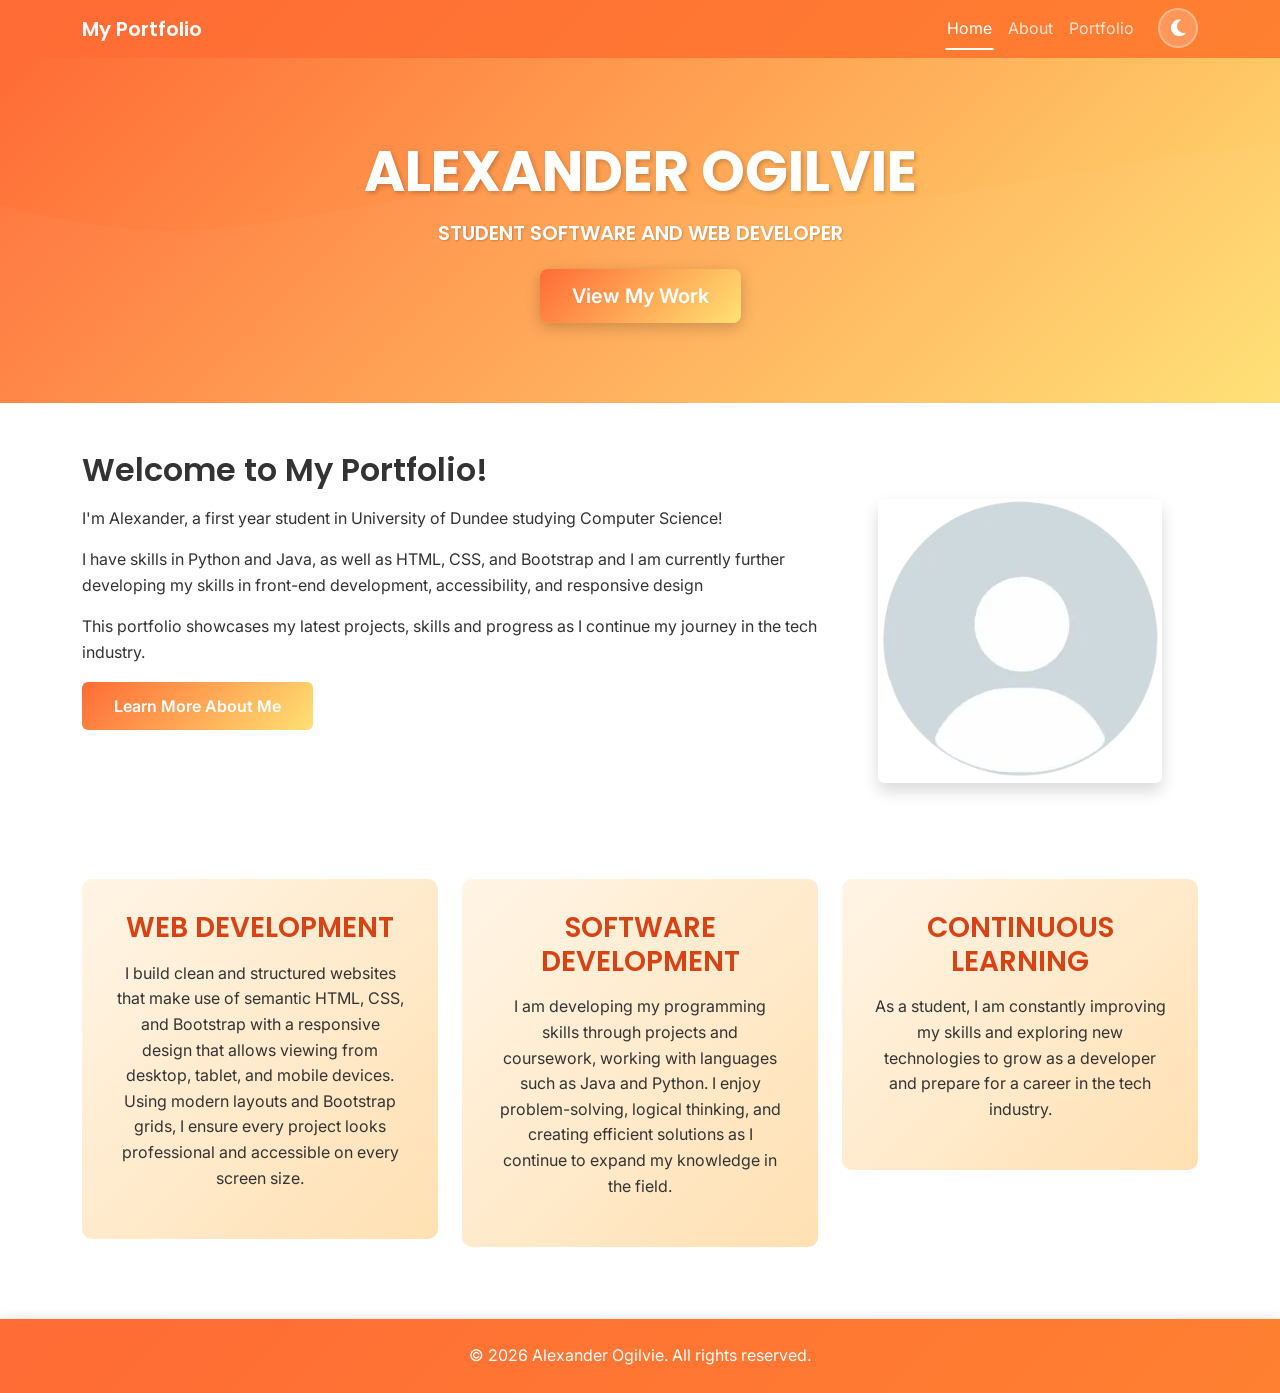
==== index.html @ 6b6112ee "Moved images folder into an assets folder." ====
<!DOCTYPE html>
<html lang="en">
<head>
    <meta charset="UTF-8">
    <meta name="viewport" content="width=device-width, initial-scale=1.0">
    <meta name="description" content="Welcome to my (Alexander Ogilvie's) portfolio. Student software and web developer specializing in HTML, CSS, Bootstrap, Python, and Java. Explore my projects and skills.">
    <title>Home - My Portfolio</title>
    <title>Home - My Portfolio</title>
    <link rel="preconnect" href="https://fonts.googleapis.com">
    <link rel="preconnect" href="https://fonts.gstatic.com" crossorigin>
    <link href="https://fonts.googleapis.com/css2?family=Poppins:wght@400;600;700&family=Inter:wght@300;400;500&display=swap" rel="stylesheet">
    <link href="https://cdn.jsdelivr.net/npm/bootstrap@5.3.2/dist/css/bootstrap.min.css" rel="stylesheet">
    <link rel="stylesheet" href="https://cdnjs.cloudflare.com/ajax/libs/animate.css/4.1.1/animate.min.css">
    <link rel="stylesheet" href="https://cdnjs.cloudflare.com/ajax/libs/font-awesome/6.5.1/css/all.min.css">
    <script>
        (function() {
            const savedTheme = localStorage.getItem('theme') || 'light';
            document.documentElement.setAttribute('data-theme', savedTheme);
        })();
    </script>
    <link rel="stylesheet" href="css/style.css">
</head>
<body>
    <header>
        <nav class="navbar navbar-expand-lg site-nav">
            <div class="container">
                <a class="navbar-brand" href="index.html">My Portfolio</a>
                <button class="navbar-toggler" type="button" data-bs-toggle="collapse" data-bs-target="#navbarNav">
                    <span class="navbar-toggler-icon"></span>
                </button>
                <div class="collapse navbar-collapse" id="navbarNav">
                    <ul class="navbar-nav ms-auto">
                        <li class="nav-item">
                            <a class="nav-link active" href="index.html">Home</a>
                        </li>
                        <li class="nav-item">
                            <a class="nav-link" href="about.html">About</a>
                        </li>
                        <li class="nav-item">
                            <a class="nav-link" href="portfolio.html">Portfolio</a>
                        </li>
                        <li class="nav-item">
                            <button id="theme-toggle" class="theme-toggle" aria-label="Toggle dark mode">
                                <i class="fas fa-moon"></i>
                            </button>
                        </li>
                    </ul>
                </div>
            </div>
        </nav>
    </header>

    <main>
        <section class="hero">
            <div class="container">
                <h1 class="hero-title">ALEXANDER OGILVIE</h1>
                <h2 class="hero-text">STUDENT SOFTWARE AND WEB DEVELOPER</h2>
                <a href="portfolio.html" class="btn btn-primary btn-lg">View My Work</a>
            </div>
        </section>

        <section class="section">
            <div class="container">
                <div class="row mb-5">
                    <div class="col-md-8">
                        <h2 class="mb-3">Welcome to My Portfolio!</h2>
                        <p>I'm Alexander, a first year student in University of Dundee studying Computer Science!</p>
                        <p>I have skills in Python and Java, as well as HTML, CSS, and Bootstrap and I am currently further developing my skills in front-end development, accessibility, and responsive design</p>
                        <p>This portfolio showcases my latest projects, skills and progress as I continue my journey in the tech industry.</p>
                        <a href="about.html" class="btn btn-primary btn-md">Learn More About Me</a>
                    </div>
                    <div class="col-md-4 p-5 text-center">
                        <img src="./assets/images/profile.webp" alt="Profile picture" 
                             class="img-fluid rounded shadow" loading="lazy">
                    </div>
                </div>
                <div class="row">
                    <div class="col-md-4">
                        <div class="feature-box">
                            <h3>WEB DEVELOPMENT</h3>
                            <p>I build clean and structured websites that make use of semantic HTML, CSS, and Bootstrap with a responsive design that allows viewing from desktop, tablet, and mobile devices. Using modern layouts and Bootstrap grids, I ensure every project looks professional and accessible on every screen size.</p>
                        </div>
                    </div>
                    <div class="col-md-4">
                        <div class="feature-box">
                            <h3>SOFTWARE DEVELOPMENT</h3>
                            <p>I am developing my programming skills through projects and coursework, working with languages such as Java and Python. I enjoy problem-solving, logical thinking, and creating efficient solutions as I continue to expand my knowledge in the field.</p>
                        </div>
                    </div>
                    <div class="col-md-4">
                        <div class="feature-box">
                            <h3>CONTINUOUS LEARNING</h3>
                            <p>As a student, I am constantly improving my skills and exploring new technologies to grow as a developer and prepare for a career in the tech industry.</p>
                        </div>
                    </div>
                </div>
            </div>
        </section>
    </main>

    <footer class="site-footer">
        <div class="container">
            <p class="mb-0">&copy; 2026 Alexander Ogilvie. All rights reserved.</p>
        </div>
    </footer>

    <script src="https://cdn.jsdelivr.net/npm/bootstrap@5.3.2/dist/js/bootstrap.bundle.min.js"></script>
    <script src="js/theme-toggle.js"></script>
</body>
</html>
---- css/style.css ----
:root {
    /* Light mode */
    --gradient-primary: linear-gradient(135deg, #ff6b35 0%, #ffe174 100%);
    --gradient-secondary: linear-gradient(135deg, #ff9a56 0%, #ff6b6b 100%);
    --gradient-dark: linear-gradient(135deg, #ff6b35 0%, #ff8031 100%);
    --gradient-light: linear-gradient(135deg, #fff5e6 0%, #ffe0b2 100%);
    --bg-color: #ffffff;
    --text-color: #333333;
    --card-bg: #ffffff;
    --feature-gradient: linear-gradient(135deg, #fff5e6 0%, #ffe0b2 100%);
    --feature-text: #d84315;
}

[data-theme="dark"] {
    /* Dark mode */
    --gradient-primary: linear-gradient(135deg, #0726ad 0%, #6a08cc 100%);
    --gradient-secondary: linear-gradient(135deg, #f093fb 0%, #f5576c 100%);
    --gradient-dark: linear-gradient(135deg, #0726ad 0%, #2d1b69 100%);
    --gradient-light: linear-gradient(135deg, #2d1b69 0%, #5b3a8f 100%);
    --bg-color: #1a1a2e;
    --text-color: #eaeaea;
    --card-bg: #16213e;
    --feature-gradient: linear-gradient(135deg, #2d1b69 0%, #5b3a8f 100%);
    --feature-text: #b794f6;
}

body {
    font-family: 'Inter', -apple-system, BlinkMacSystemFont, 'Segoe UI', Roboto, sans-serif;
    min-height: 100vh;
    display: flex;
    flex-direction: column;
    background-color: var(--bg-color);
    color: var(--text-color);
    transition: background-color 0.3s ease, color 0.3s ease;
    font-weight: 400;
    line-height: 1.6;
}

h1, h2, h3, h4, h5, h6 {
    font-family: 'Poppins', sans-serif;
    font-weight: 600;
}

.navbar-brand {
    font-family: 'Poppins', sans-serif;
    font-weight: 700;
}

main {
    flex: 1;
}

/* Theme toggle button */
.theme-toggle {
    background: rgba(255, 255, 255, 0.2);
    border: 2px solid rgba(255, 255, 255, 0.3);
    border-radius: 50%;
    width: 40px;
    height: 40px;
    display: flex;
    align-items: center;
    justify-content: center;
    cursor: pointer;
    transition: all 0.3s ease;
    margin-left: 1rem;
}

.theme-toggle:hover {
    background: rgba(255, 255, 255, 0.3);
    transform: rotate(180deg);
}

.theme-toggle i {
    color: #fff;
    font-size: 1.2rem;
    transition: transform 0.3s ease;
}

/* Navigation with gradient */
.site-nav {
    background: var(--gradient-dark);
    box-shadow: 0 2px 10px rgba(0, 0, 0, 0.1);
    transition: background 0.3s ease;
}

.site-nav .navbar-brand {
    color: #fff;
    font-weight: 600;
    transition: transform 0.3s ease;
}

.site-nav .navbar-brand:hover {
    transform: scale(1.05);
}

.site-nav .nav-link {
    color: rgba(255, 255, 255, 0.8);
    transition: all 0.3s ease;
    position: relative;
}

.site-nav .nav-link::after {
    content: '';
    position: absolute;
    bottom: 0;
    left: 50%;
    width: 0;
    height: 2px;
    background: #fff;
    transition: all 0.3s ease;
    transform: translateX(-50%);    
}

.site-nav .nav-link:hover::after,
.site-nav .nav-link.active::after {
    width: 80%;
}

.site-nav .nav-link:hover,
.site-nav .nav-link.active {
    color: #fff;
}

.site-nav .navbar-toggler {
    filter: invert(100%) saturate(100%) sepia(100%);
}

/* Hero section with gradient */
.hero {
    padding: 5rem 0;
    background: var(--gradient-primary);
    text-align: center;
    position: relative;
    overflow: hidden;
    transition: background 0.3s ease;
}

.hero::before {
    content: '';
    position: absolute;
    top: 0;
    left: 0;
    right: 0;
    bottom: 0;
    background: url('data:image/svg+xml,<svg xmlns="http://www.w3.org/2000/svg" viewBox="0 0 1440 320"><path fill="rgba(255,255,255,0.1)" d="M0,96L48,112C96,128,192,160,288,160C384,160,480,128,576,122.7C672,117,768,139,864,138.7C960,139,1056,117,1152,101.3C1248,85,1344,75,1392,69.3L1440,64L1440,320L1392,320C1344,320,1248,320,1152,320C1056,320,960,320,864,320C768,320,672,320,576,320C480,320,384,320,288,320C192,320,96,320,48,320L0,320Z"></path></svg>') no-repeat bottom;
    background-size: cover;
    opacity: 0.3;
}

.hero > .container {
    position: relative;
    z-index: 1;
}

.hero-title {
    font-size: 3.5rem;
    margin-bottom: 1rem;
    color: #fff;
    font-weight: 700;
    text-shadow: 2px 2px 4px rgba(0, 0, 0, 0.2);
    animation: fadeInDown 1s ease-out;
}

.hero-text {
    font-size: 1.25rem;
    margin-bottom: 1.5rem;
    color: #fff;
    text-shadow: 1px 1px 2px rgba(0, 0, 0, 0.2);
    animation: fadeInUp 1s ease-out 0.3s both;
}

.hero .btn {
    animation: fadeInUp 1s ease-out 0.6s both;
    box-shadow: 0 4px 15px rgba(0, 0, 0, 0.2);
    transition: all 0.3s ease;
}

.hero .btn:hover {
    transform: translateY(-3px);
    box-shadow: 0 6px 20px rgba(0, 0, 0, 0.3);
}

/* Keyframe animations */
@keyframes fadeInDown {
    from {
        opacity: 0;
        transform: translateY(-30px);
    }
    to {
        opacity: 1;
        transform: translateY(0);
    }
}

@keyframes fadeInUp {
    from {
        opacity: 0;
        transform: translateY(30px);
    }
    to {
        opacity: 1;
        transform: translateY(0);
    }
}

/* Section spacing */
.section {
    padding: 3rem 0;
}

/* Cards */
.card {
    transition: all 0.3s ease;
    border: none;
    box-shadow: 0 2px 10px rgba(0, 0, 0, 0.08);
    overflow: hidden;
    background-color: var(--card-bg);
    color: var(--text-color);
}

[data-theme="dark"] .card {
    box-shadow: 0 2px 10px rgba(0, 0, 0, 0.3);
}

.card:hover {
    transform: translateY(-10px);
    box-shadow: 0 8px 25px rgba(0, 0, 0, 0.15);
}

[data-theme="dark"] .card:hover {
    box-shadow: 0 8px 25px rgba(0, 0, 0, 0.5);
}

.card-img-top {
    height: 200px;
    object-fit: cover;
    background-color: #e9ecef;
    transition: transform 0.3s ease;
}

.card:hover .card-img-top {
    transform: scale(1.1);
}

/* Only apply full height to portfolio cards */
.portfolio-card {
    height: 100%;
}

/* Stagger animation delays for portfolio cards */
.portfolio-card:nth-child(1) {
    animation-delay: 0.1s;
}

.portfolio-card:nth-child(2) {
    animation-delay: 0.2s;
}

.portfolio-card:nth-child(3) {
    animation-delay: 0.3s;
}

.portfolio-card:nth-child(4) {
    animation-delay: 0.4s;
}

.portfolio-card:nth-child(5) {
    animation-delay: 0.5s;
}

.portfolio-card:nth-child(6) {
    animation-delay: 0.6s;
}

/* Feature boxes */
.feature-box {
    text-align: center;
    margin-bottom: 1.5rem;
    padding: 2rem;
    border-radius: 10px;
    transition: all 0.3s ease;
    background: var(--feature-gradient);
}

.feature-box:hover {
    transform: translateY(-5px);
    box-shadow: 0 5px 20px rgba(0, 0, 0, 0.1);
}

.feature-box h3 {
    color: var(--feature-text);
    margin-bottom: 1rem;
}

/* Button enhancements */
.btn-primary {
    background: var(--gradient-primary);
    border: none;
    padding: 0.75rem 2rem;
    font-weight: 600;
    transition: all 0.3s ease;
    color: #fff;
}

.btn-primary:hover {
    background: var(--gradient-secondary);
    transform: translateY(-2px);
    box-shadow: 0 5px 15px rgba(0, 0, 0, 0.2);
    color: #fff;
}

/* Footer with gradient */
.site-footer {
    background: var(--gradient-dark);
    color: #fff;
    text-align: center;
    padding: 1.5rem 0;
    margin-top: auto;
    box-shadow: 0 -2px 10px rgba(0, 0, 0, 0.1);
    transition: background 0.3s ease;
}

/* Smooth scroll behavior */
html {
    scroll-behavior: smooth;
}

/* Image hover effects */
img {
    transition: all 0.3s ease;
}

img:hover {
    transform: scale(1.02);
}

/* Dark mode specific adjustments */
[data-theme="dark"] h1,
[data-theme="dark"] h2,
[data-theme="dark"] h3,
[data-theme="dark"] h4,
[data-theme="dark"] h5,
[data-theme="dark"] h6 {
    color: var(--text-color);
}

[data-theme="dark"] p {
    color: var(--text-color);
}
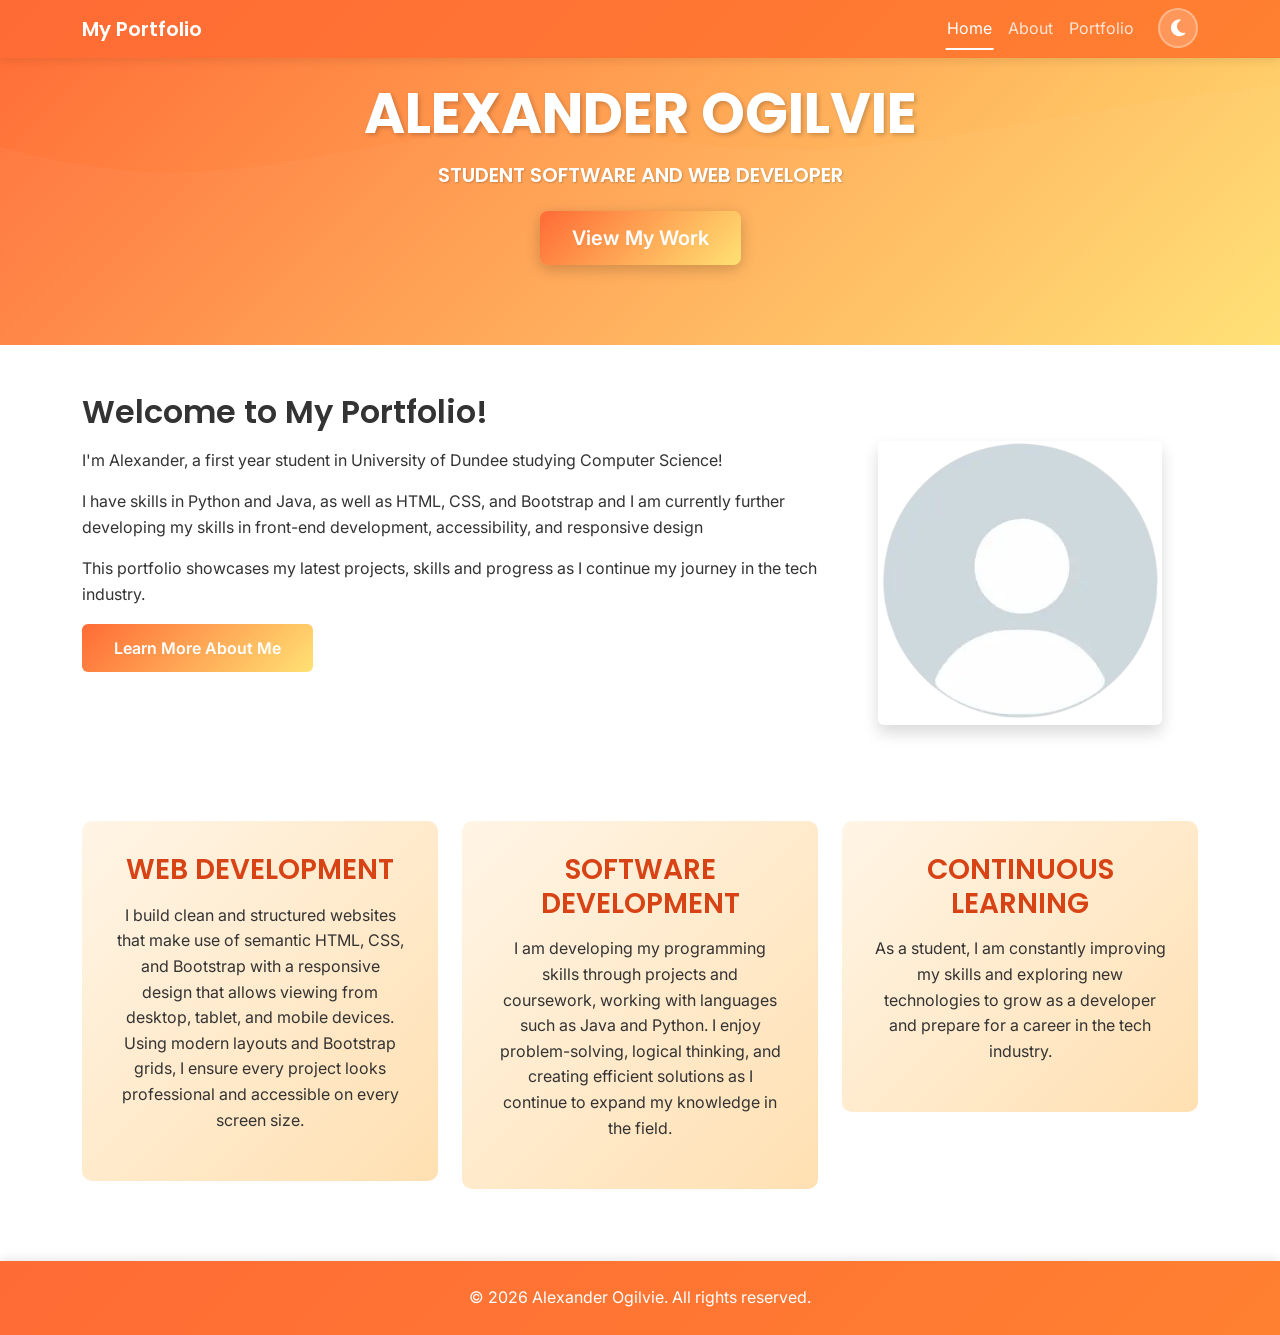
==== commit 3890a9da: "Merge pull request #10 from alex-ogilvie/fix/smallfixes Moved images folder into an assets folder." ====
--- a/index.html
+++ b/index.html
@@ -22,7 +22,7 @@
 </head>
 <body>
     <header>
-        <nav class="navbar navbar-expand-lg site-nav">
+        <nav class="navbar navbar-expand-lg site-nav fixed-top">
             <div class="container">
                 <a class="navbar-brand" href="index.html">My Portfolio</a>
                 <button class="navbar-toggler" type="button" data-bs-toggle="collapse" data-bs-target="#navbarNav">
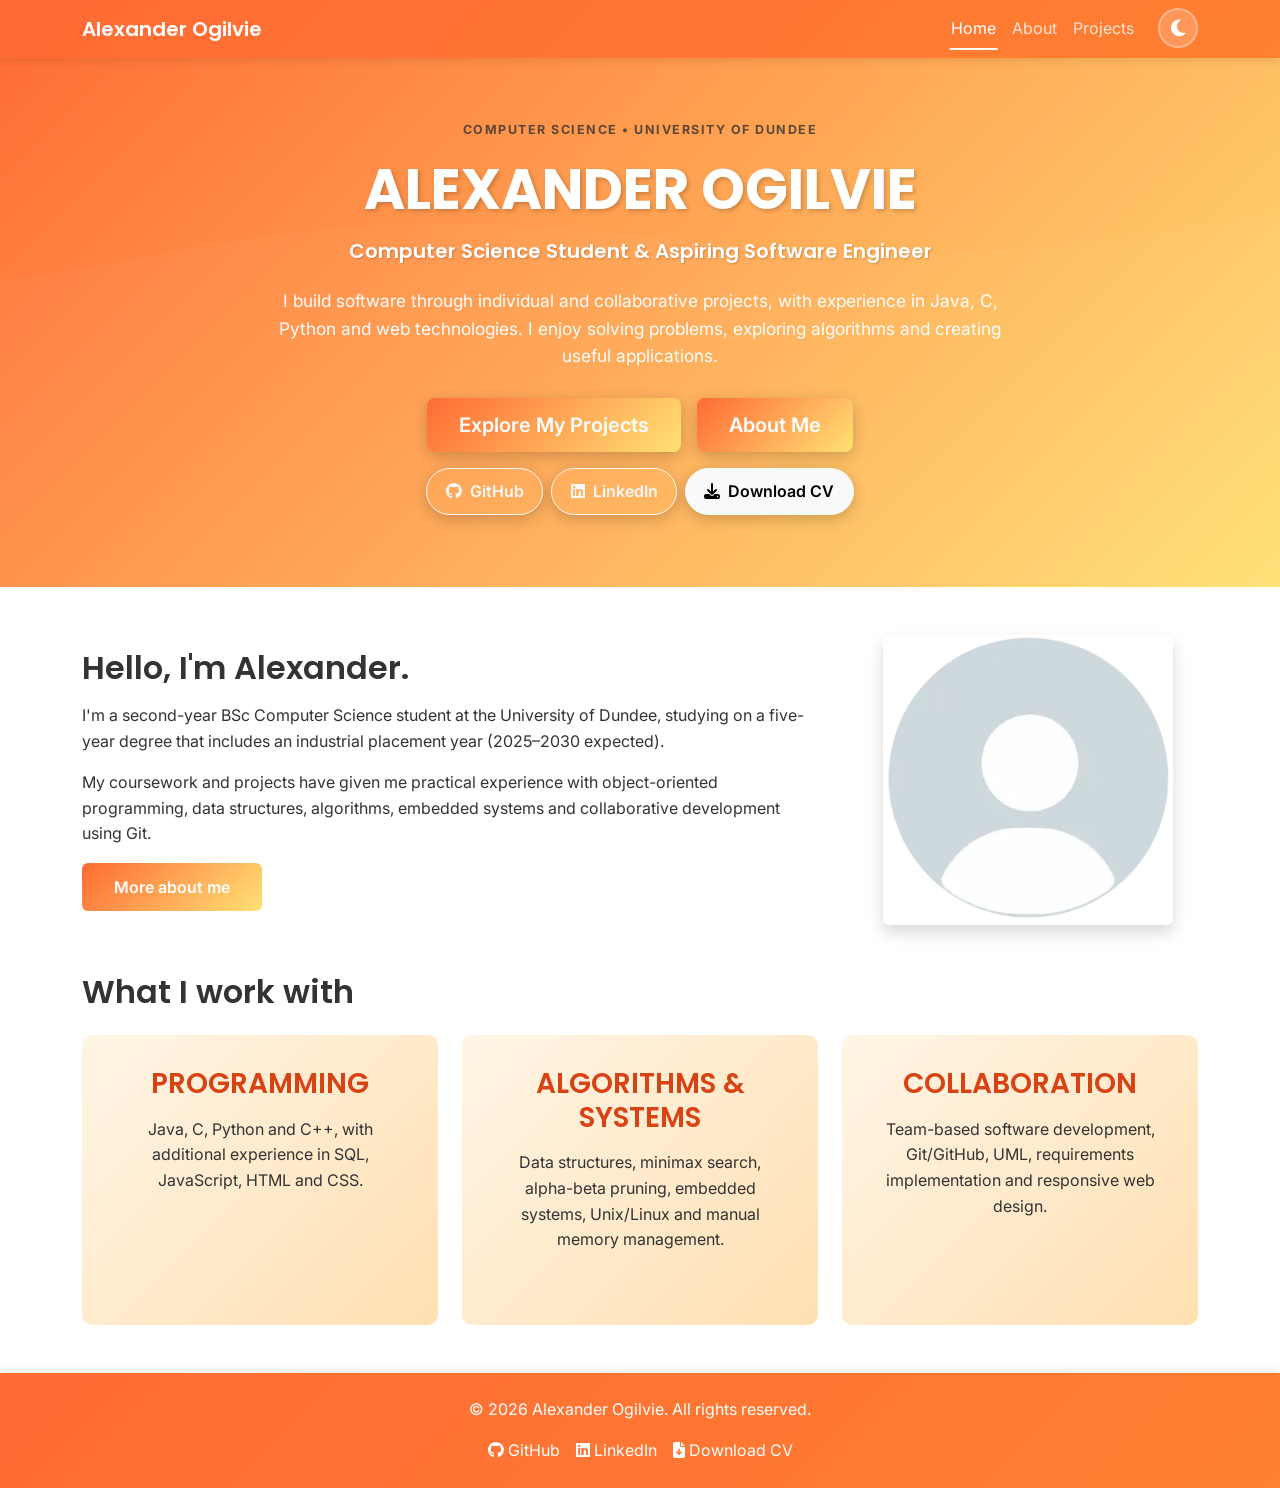
==== commit 2dc0fdfe: "Updated content, added CV, general improvements" ====
--- a/index.html
+++ b/index.html
@@ -1,110 +1,112 @@
 <!DOCTYPE html>
 <html lang="en">
+
 <head>
     <meta charset="UTF-8">
     <meta name="viewport" content="width=device-width, initial-scale=1.0">
-    <meta name="description" content="Welcome to my (Alexander Ogilvie's) portfolio. Student software and web developer specializing in HTML, CSS, Bootstrap, Python, and Java. Explore my projects and skills.">
-    <title>Home - My Portfolio</title>
-    <title>Home - My Portfolio</title>
+    <meta name="description"
+        content="Alexander Ogilvie — Computer Science student at the University of Dundee. Explore software projects, technical skills and experience.">
+    <title>Home | Alexander Ogilvie</title>
     <link rel="preconnect" href="https://fonts.googleapis.com">
     <link rel="preconnect" href="https://fonts.gstatic.com" crossorigin>
-    <link href="https://fonts.googleapis.com/css2?family=Poppins:wght@400;600;700&family=Inter:wght@300;400;500&display=swap" rel="stylesheet">
+    <link
+        href="https://fonts.googleapis.com/css2?family=Poppins:wght@400;600;700&family=Inter:wght@300;400;500&display=swap"
+        rel="stylesheet">
     <link href="https://cdn.jsdelivr.net/npm/bootstrap@5.3.2/dist/css/bootstrap.min.css" rel="stylesheet">
     <link rel="stylesheet" href="https://cdnjs.cloudflare.com/ajax/libs/animate.css/4.1.1/animate.min.css">
     <link rel="stylesheet" href="https://cdnjs.cloudflare.com/ajax/libs/font-awesome/6.5.1/css/all.min.css">
-    <script>
-        (function() {
-            const savedTheme = localStorage.getItem('theme') || 'light';
-            document.documentElement.setAttribute('data-theme', savedTheme);
-        })();
-    </script>
+    <script>(function () { const t = localStorage.getItem('theme') || 'light'; document.documentElement.setAttribute('data-theme', t); })();</script>
     <link rel="stylesheet" href="css/style.css">
 </head>
+
 <body>
     <header>
         <nav class="navbar navbar-expand-lg site-nav fixed-top">
-            <div class="container">
-                <a class="navbar-brand" href="index.html">My Portfolio</a>
-                <button class="navbar-toggler" type="button" data-bs-toggle="collapse" data-bs-target="#navbarNav">
-                    <span class="navbar-toggler-icon"></span>
-                </button>
+            <div class="container"><a class="navbar-brand" href="index.html">Alexander Ogilvie</a><button
+                    class="navbar-toggler" type="button" data-bs-toggle="collapse" data-bs-target="#navbarNav"
+                    aria-controls="navbarNav" aria-expanded="false" aria-label="Toggle navigation menu"><span
+                        class="navbar-toggler-icon"></span></button>
                 <div class="collapse navbar-collapse" id="navbarNav">
                     <ul class="navbar-nav ms-auto">
-                        <li class="nav-item">
-                            <a class="nav-link active" href="index.html">Home</a>
-                        </li>
-                        <li class="nav-item">
-                            <a class="nav-link" href="about.html">About</a>
-                        </li>
-                        <li class="nav-item">
-                            <a class="nav-link" href="portfolio.html">Portfolio</a>
-                        </li>
-                        <li class="nav-item">
-                            <button id="theme-toggle" class="theme-toggle" aria-label="Toggle dark mode">
-                                <i class="fas fa-moon"></i>
-                            </button>
-                        </li>
+                        <li class="nav-item"><a class="nav-link active" href="index.html">Home</a></li>
+                        <li class="nav-item"><a class="nav-link " href="about.html">About</a></li>
+                        <li class="nav-item"><a class="nav-link " href="portfolio.html">Projects</a></li>
+                        <li class="nav-item"><button id="theme-toggle" class="theme-toggle"
+                                aria-label="Toggle dark mode"><i class="fas fa-moon"></i></button></li>
                     </ul>
                 </div>
             </div>
         </nav>
     </header>
-
     <main>
         <section class="hero">
             <div class="container">
+                <p class="eyebrow">COMPUTER SCIENCE • UNIVERSITY OF DUNDEE</p>
                 <h1 class="hero-title">ALEXANDER OGILVIE</h1>
-                <h2 class="hero-text">STUDENT SOFTWARE AND WEB DEVELOPER</h2>
-                <a href="portfolio.html" class="btn btn-primary btn-lg">View My Work</a>
+                <h2 class="hero-text">Computer Science Student &amp; Aspiring Software Engineer</h2>
+                <p class="hero-intro">I build software through individual and collaborative projects, with experience in Java, C, Python and web technologies. I enjoy solving problems, exploring algorithms and creating useful applications.</p>
+                <div class="d-flex flex-wrap gap-3 justify-content-center mb-3"><a href="portfolio.html"
+                        class="btn btn-primary btn-lg">Explore My Projects</a><a href="about.html"
+                        class="btn btn-primary btn-lg">About Me</a></div>
+                <div class="social-links d-flex flex-wrap gap-2 justify-content-center" aria-label="Professional links">
+                    <a class="btn btn-outline-light" href="https://github.com/alex-ogilvie" target="_blank"
+                        rel="noopener noreferrer"><i class="fab fa-github me-2" aria-hidden="true"></i>GitHub</a><a
+                        class="btn btn-outline-light" href="https://www.linkedin.com/in/alexander-ogilvie-29313744b/" target="_blank"
+                        rel="noopener noreferrer"><i class="fab fa-linkedin me-2" aria-hidden="true"></i>LinkedIn</a><a
+                        class="btn btn-light" href="assets/Alexander-Ogilvie-CV.pdf" download><i
+                            class="fas fa-download me-2" aria-hidden="true"></i>Download CV</a></div>
             </div>
         </section>
-
         <section class="section">
             <div class="container">
-                <div class="row mb-5">
-                    <div class="col-md-8">
-                        <h2 class="mb-3">Welcome to My Portfolio!</h2>
-                        <p>I'm Alexander, a first year student in University of Dundee studying Computer Science!</p>
-                        <p>I have skills in Python and Java, as well as HTML, CSS, and Bootstrap and I am currently further developing my skills in front-end development, accessibility, and responsive design</p>
-                        <p>This portfolio showcases my latest projects, skills and progress as I continue my journey in the tech industry.</p>
-                        <a href="about.html" class="btn btn-primary btn-md">Learn More About Me</a>
+                <div class="row align-items-center g-5 mb-5">
+                    <div class="col-lg-8">
+                        <h2 class="mb-3">Hello, I'm Alexander.</h2>
+                        <p>I'm a second-year BSc Computer Science student at the University of Dundee, studying on a five-year degree that includes an industrial placement year (2025–2030 expected).</p>
+                        <p>My coursework and projects have given me practical experience with object-oriented programming, data structures, algorithms, embedded systems and collaborative development using Git.</p>
+                        <a href="about.html" class="btn btn-primary">More about me</a>
                     </div>
-                    <div class="col-md-4 p-5 text-center">
-                        <img src="./assets/images/profile.webp" alt="Profile picture" 
-                             class="img-fluid rounded shadow" loading="lazy">
-                    </div>
+                    <div class="col-lg-4 text-center"><img src="assets/images/profile.webp"
+                            alt="Portrait of Alexander Ogilvie" class="img-fluid rounded shadow profile-image"
+                            loading="lazy"></div>
                 </div>
-                <div class="row">
+                <h2 class="mb-4">What I work with</h2>
+                <div class="row g-4">
                     <div class="col-md-4">
-                        <div class="feature-box">
-                            <h3>WEB DEVELOPMENT</h3>
-                            <p>I build clean and structured websites that make use of semantic HTML, CSS, and Bootstrap with a responsive design that allows viewing from desktop, tablet, and mobile devices. Using modern layouts and Bootstrap grids, I ensure every project looks professional and accessible on every screen size.</p>
+                        <div class="feature-box h-100">
+                            <h3>PROGRAMMING</h3>
+                            <p>Java, C, Python and C++, with additional experience in SQL, JavaScript, HTML and CSS.</p>
                         </div>
                     </div>
                     <div class="col-md-4">
-                        <div class="feature-box">
-                            <h3>SOFTWARE DEVELOPMENT</h3>
-                            <p>I am developing my programming skills through projects and coursework, working with languages such as Java and Python. I enjoy problem-solving, logical thinking, and creating efficient solutions as I continue to expand my knowledge in the field.</p>
+                        <div class="feature-box h-100">
+                            <h3>ALGORITHMS &amp; SYSTEMS</h3>
+                            <p>Data structures, minimax search, alpha-beta pruning, embedded systems, Unix/Linux and manual memory management.</p>
                         </div>
                     </div>
                     <div class="col-md-4">
-                        <div class="feature-box">
-                            <h3>CONTINUOUS LEARNING</h3>
-                            <p>As a student, I am constantly improving my skills and exploring new technologies to grow as a developer and prepare for a career in the tech industry.</p>
+                        <div class="feature-box h-100">
+                            <h3>COLLABORATION</h3>
+                            <p>Team-based software development, Git/GitHub, UML, requirements implementation and responsive web design.</p>
                         </div>
                     </div>
                 </div>
             </div>
         </section>
     </main>
-
     <footer class="site-footer">
         <div class="container">
-            <p class="mb-0">&copy; 2026 Alexander Ogilvie. All rights reserved.</p>
+            <p class="mb-3">&copy; 2026 Alexander Ogilvie. All rights reserved.</p>
+            <div class="footer-links d-flex flex-wrap gap-3 justify-content-center"><a
+                    href="https://github.com/alex-ogilvie" target="_blank" rel="noopener noreferrer"><i
+                        class="fab fa-github me-1" aria-hidden="true"></i>GitHub</a><a href="https://www.linkedin.com/in/alexander-ogilvie-29313744b/"
+                    target="_blank" rel="noopener noreferrer"><i class="fab fa-linkedin me-1"
+                        aria-hidden="true"></i>LinkedIn</a><a href="assets/Alexander-Ogilvie-CV.pdf" download><i
+                        class="fas fa-file-arrow-down me-1" aria-hidden="true"></i>Download CV</a></div>
         </div>
     </footer>
-
     <script src="https://cdn.jsdelivr.net/npm/bootstrap@5.3.2/dist/js/bootstrap.bundle.min.js"></script>
     <script src="js/theme-toggle.js"></script>
 </body>
+
 </html>
--- a/css/style.css
+++ b/css/style.css
@@ -347,3 +347,19 @@
 [data-theme="dark"] p {
     color: var(--text-color);
 }
+
+/* Portfolio refresh */
+.hero { padding: 7.5rem 0 4.5rem; }
+.eyebrow, .project-type { font-size: .78rem; letter-spacing: .12em; font-weight: 700; text-transform: uppercase; opacity: .8; }
+.hero-intro { max-width: 760px; margin: 0 auto 1.75rem; color: #fff; font-size: 1.08rem; }
+.social-links .btn { border-radius: 999px; padding: .65rem 1.15rem; font-weight: 600; }
+.profile-image { max-height: 290px; object-fit: cover; }
+.skill-list li { margin-bottom: .85rem; }
+.timeline-item { border-left: 3px solid #ff8a45; padding-left: 1rem; }
+.project-type { color: #d45a22; margin-bottom: .5rem; }
+.tech-tags { font-size: .85rem; font-weight: 600; color: #b85b28; }
+.footer-links a { color: inherit; text-decoration: none; }
+.footer-links a:hover { text-decoration: underline; }
+[data-theme="dark"] .project-type, [data-theme="dark"] .tech-tags { color: #ffc08d; }
+[data-theme="dark"] .text-muted { color: #b8bfd0 !important; }
+@media (max-width: 576px) { .hero { padding: 6.5rem 0 3.5rem; } .hero-title { font-size: 2.35rem; } .hero-text { font-size: 1.05rem; } }
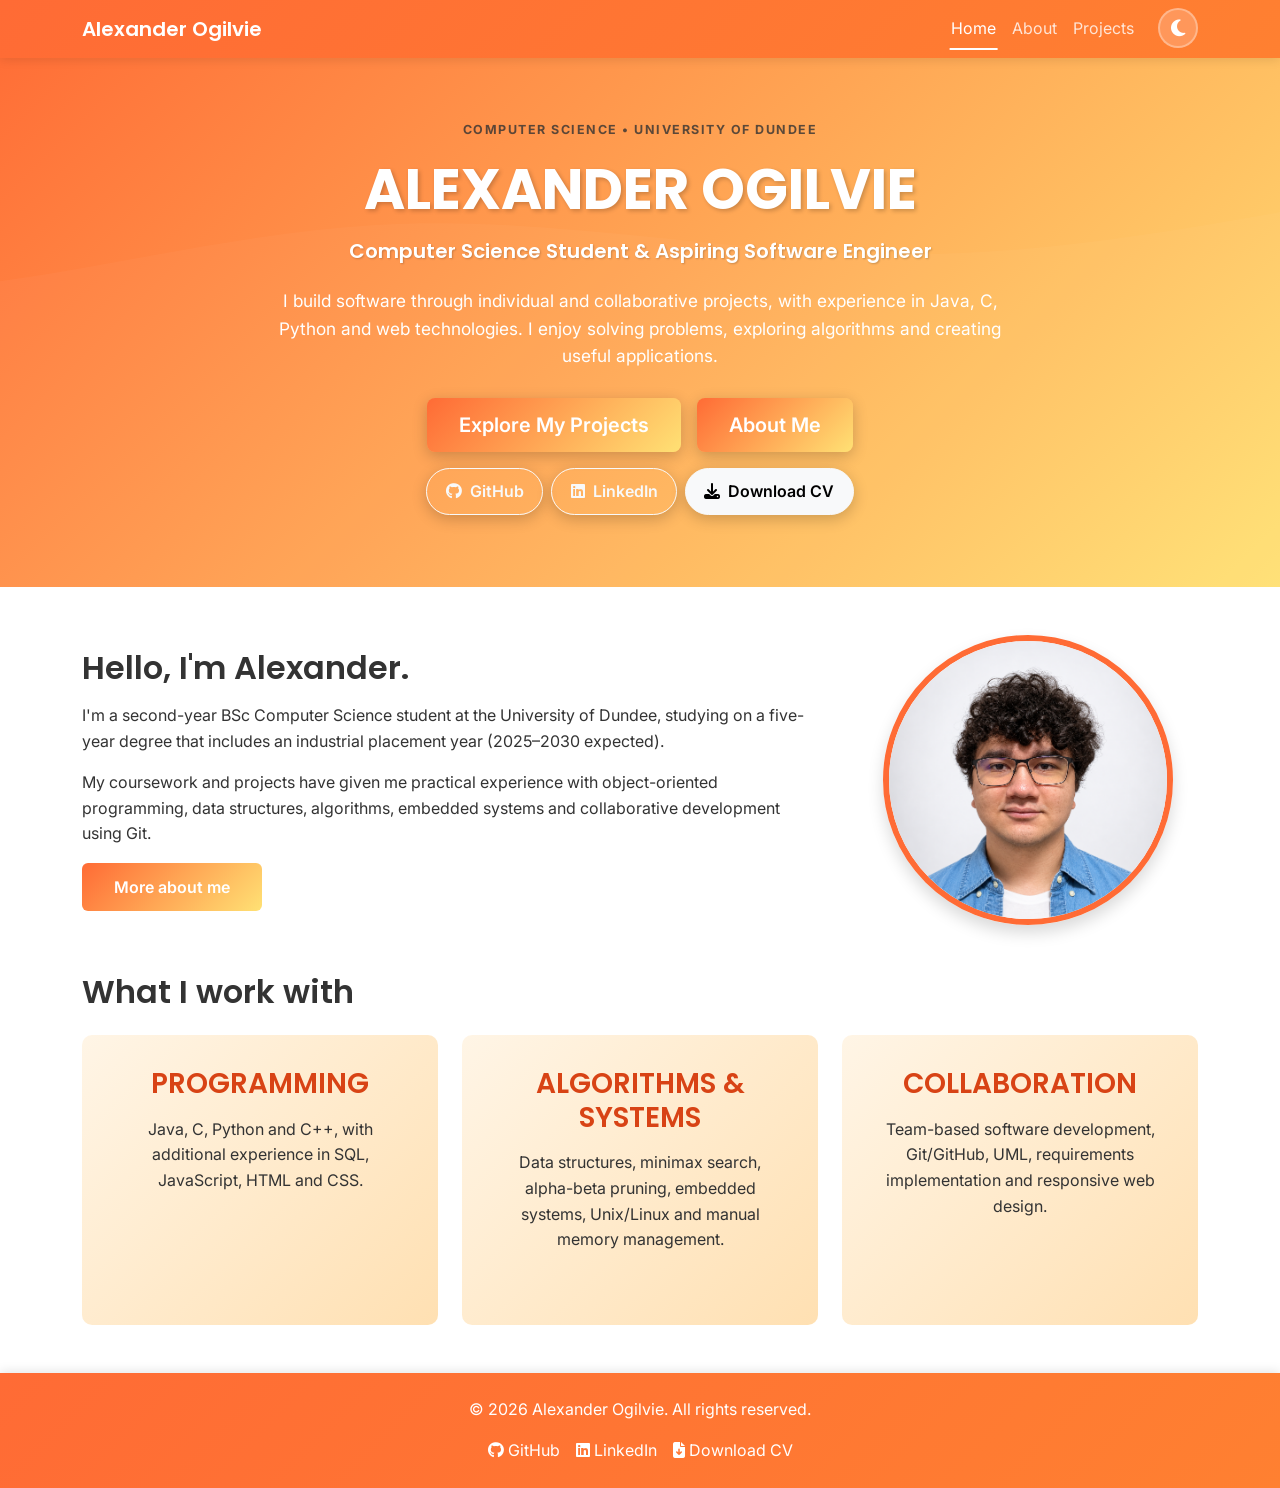
==== commit aec3e3b6: "Added image, and slight clean up" ====
--- a/index.html
+++ b/index.html
@@ -30,7 +30,7 @@
                     <ul class="navbar-nav ms-auto">
                         <li class="nav-item"><a class="nav-link active" href="index.html">Home</a></li>
                         <li class="nav-item"><a class="nav-link " href="about.html">About</a></li>
-                        <li class="nav-item"><a class="nav-link " href="portfolio.html">Projects</a></li>
+                        <li class="nav-item"><a class="nav-link " href="projects.html">Projects</a></li>
                         <li class="nav-item"><button id="theme-toggle" class="theme-toggle"
                                 aria-label="Toggle dark mode"><i class="fas fa-moon"></i></button></li>
                     </ul>
@@ -45,7 +45,7 @@
                 <h1 class="hero-title">ALEXANDER OGILVIE</h1>
                 <h2 class="hero-text">Computer Science Student &amp; Aspiring Software Engineer</h2>
                 <p class="hero-intro">I build software through individual and collaborative projects, with experience in Java, C, Python and web technologies. I enjoy solving problems, exploring algorithms and creating useful applications.</p>
-                <div class="d-flex flex-wrap gap-3 justify-content-center mb-3"><a href="portfolio.html"
+                <div class="d-flex flex-wrap gap-3 justify-content-center mb-3"><a href="projects.html"
                         class="btn btn-primary btn-lg">Explore My Projects</a><a href="about.html"
                         class="btn btn-primary btn-lg">About Me</a></div>
                 <div class="social-links d-flex flex-wrap gap-2 justify-content-center" aria-label="Professional links">
@@ -66,8 +66,8 @@
                         <p>My coursework and projects have given me practical experience with object-oriented programming, data structures, algorithms, embedded systems and collaborative development using Git.</p>
                         <a href="about.html" class="btn btn-primary">More about me</a>
                     </div>
-                    <div class="col-lg-4 text-center"><img src="assets/images/profile.webp"
-                            alt="Portrait of Alexander Ogilvie" class="img-fluid rounded shadow profile-image"
+                    <div class="col-lg-4 text-center"><img src="assets/images/me.png"
+                            alt="Portrait of Alexander Ogilvie" class="img-fluid rounded-circle shadow profile-image"
                             loading="lazy"></div>
                 </div>
                 <h2 class="mb-4">What I work with</h2>
--- a/css/style.css
+++ b/css/style.css
@@ -9,6 +9,7 @@
     --card-bg: #ffffff;
     --feature-gradient: linear-gradient(135deg, #fff5e6 0%, #ffe0b2 100%);
     --feature-text: #d84315;
+    --profile-border: #ff6b35;
 }
 
 [data-theme="dark"] {
@@ -22,6 +23,7 @@
     --card-bg: #16213e;
     --feature-gradient: linear-gradient(135deg, #2d1b69 0%, #5b3a8f 100%);
     --feature-text: #b794f6;
+    --profile-border: #b794f6;
 }
 
 body {
@@ -353,7 +355,8 @@
 .eyebrow, .project-type { font-size: .78rem; letter-spacing: .12em; font-weight: 700; text-transform: uppercase; opacity: .8; }
 .hero-intro { max-width: 760px; margin: 0 auto 1.75rem; color: #fff; font-size: 1.08rem; }
 .social-links .btn { border-radius: 999px; padding: .65rem 1.15rem; font-weight: 600; }
-.profile-image { max-height: 290px; object-fit: cover; }
+/* .profile-image { max-height: 290px; object-fit: cover; } */
+.profile-image { max-height: 290px; object-fit: cover; border: 6px solid var(--profile-border); border-radius: 50%; }
 .skill-list li { margin-bottom: .85rem; }
 .timeline-item { border-left: 3px solid #ff8a45; padding-left: 1rem; }
 .project-type { color: #d45a22; margin-bottom: .5rem; }
